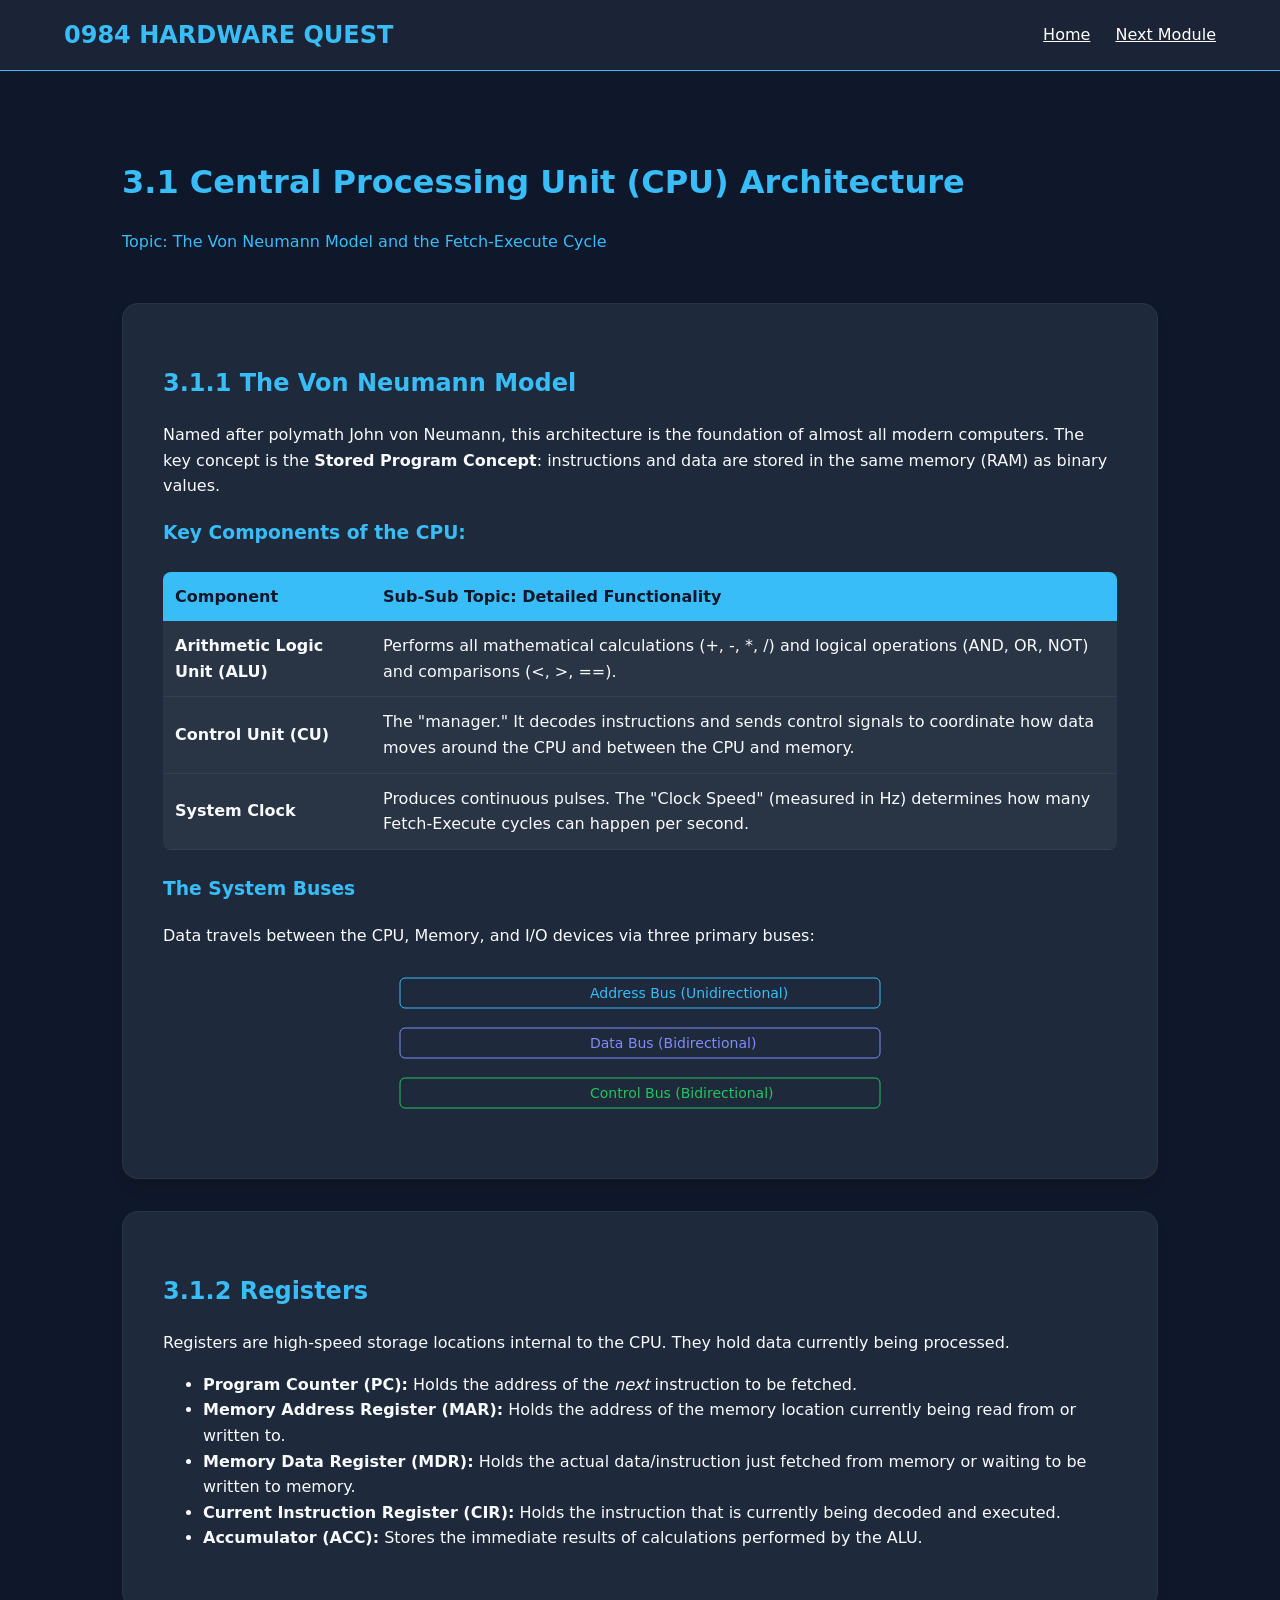
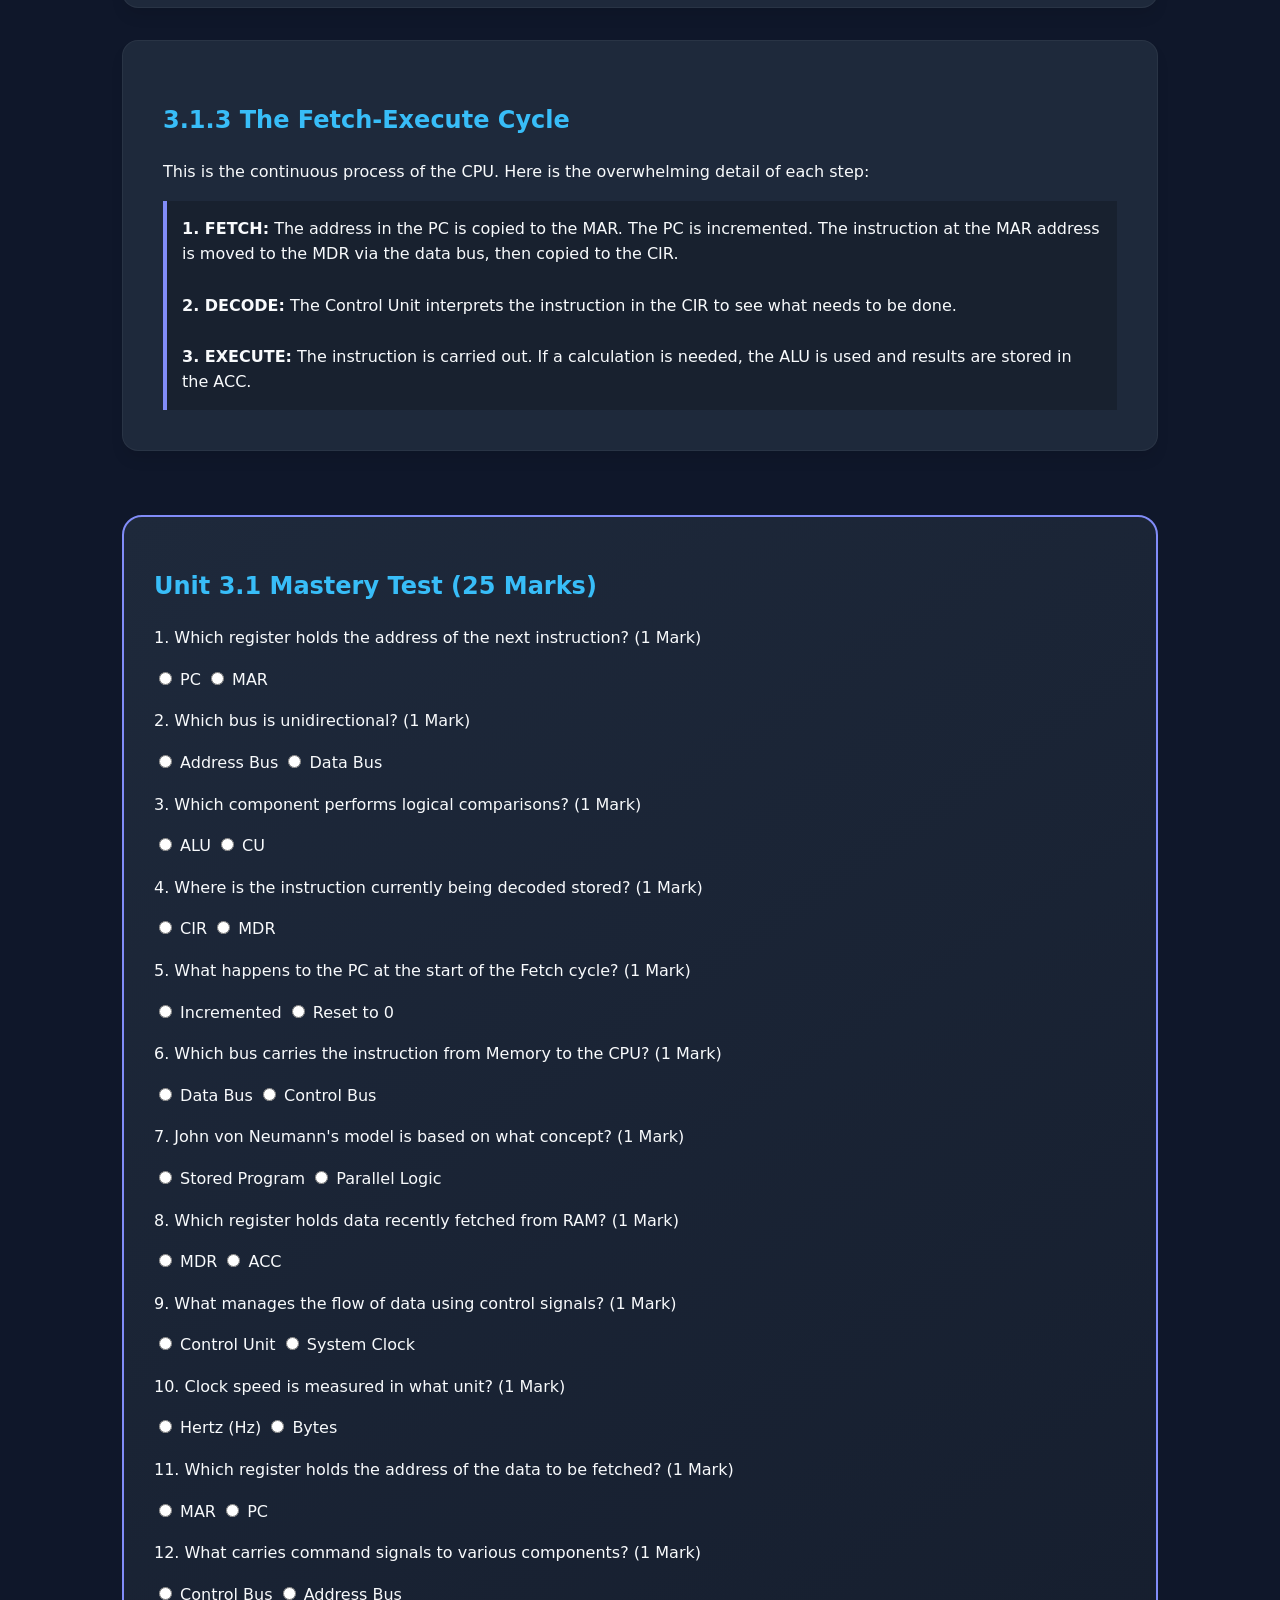
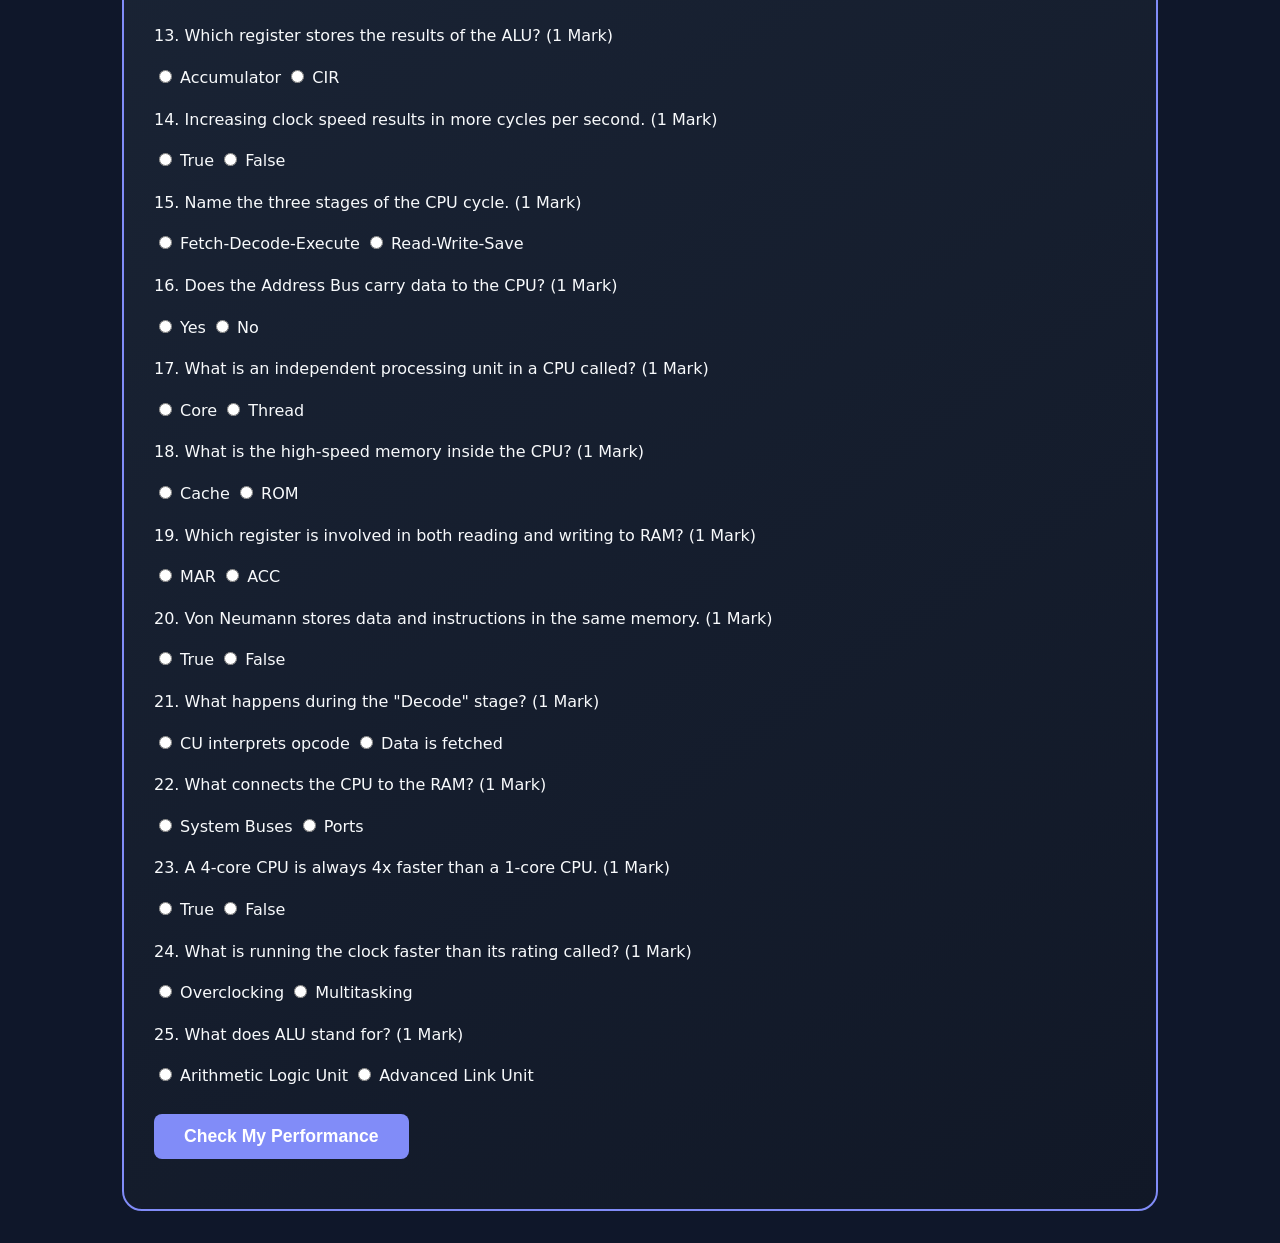
==== architecture.html @ 55806411 "Add files via upload" ====
<!DOCTYPE html>
<html lang="en">
<head>
    <meta charset="UTF-8">
    <meta name="viewport" content="width=device-width, initial-scale=1.0">
    <title>3.1 Computer Architecture | IGCSE CS</title>
    <link rel="stylesheet" href="style.css">
</head>
<body>

    <nav>
        <div class="logo">0984 HARDWARE QUEST</div>
        <div>
            <a href="index.html" style="color: white; margin-left: 20px;">Home</a>
            <a href="input-output.html" style="color: white; margin-left: 20px;">Next Module</a>
        </div>
    </nav>

    <main class="container">
        <header style="padding: 2rem 0;">
            <h1>3.1 Central Processing Unit (CPU) Architecture</h1>
            <p style="color: var(--accent-blue);">Topic: The Von Neumann Model and the Fetch-Execute Cycle</p>
        </header>

        <section class="card">
            <h2>3.1.1 The Von Neumann Model</h2>
            <p>Named after polymath John von Neumann, this architecture is the foundation of almost all modern computers. The key concept is the <strong>Stored Program Concept</strong>: instructions and data are stored in the same memory (RAM) as binary values.</p>
            
            <h3>Key Components of the CPU:</h3>
            <table>
                <tr>
                    <th>Component</th>
                    <th>Sub-Sub Topic: Detailed Functionality</th>
                </tr>
                <tr>
                    <td><strong>Arithmetic Logic Unit (ALU)</strong></td>
                    <td>Performs all mathematical calculations (+, -, *, /) and logical operations (AND, OR, NOT) and comparisons (<, >, ==).</td>
                </tr>
                <tr>
                    <td><strong>Control Unit (CU)</strong></td>
                    <td>The "manager." It decodes instructions and sends control signals to coordinate how data moves around the CPU and between the CPU and memory.</td>
                </tr>
                <tr>
                    <td><strong>System Clock</strong></td>
                    <td>Produces continuous pulses. The "Clock Speed" (measured in Hz) determines how many Fetch-Execute cycles can happen per second.</td>
                </tr>
            </table>

            <h3>The System Buses</h3>
            <p>Data travels between the CPU, Memory, and I/O devices via three primary buses:</p>
            <svg width="500" height="150" viewBox="0 0 500 150">
                <rect x="10" y="10" width="480" height="30" rx="5" fill="#1e293b" stroke="#38bdf8" />
                <text x="200" y="30" fill="#38bdf8" font-size="14">Address Bus (Unidirectional)</text>
                <rect x="10" y="60" width="480" height="30" rx="5" fill="#1e293b" stroke="#818cf8" />
                <text x="200" y="80" fill="#818cf8" font-size="14">Data Bus (Bidirectional)</text>
                <rect x="10" y="110" width="480" height="30" rx="5" fill="#1e293b" stroke="#22c55e" />
                <text x="200" y="130" fill="#22c55e" font-size="14">Control Bus (Bidirectional)</text>
            </svg>
        </section>

        <section class="card">
            <h2>3.1.2 Registers</h2>
            <p>Registers are high-speed storage locations internal to the CPU. They hold data currently being processed.</p>
            <ul>
                <li><strong>Program Counter (PC):</strong> Holds the address of the <em>next</em> instruction to be fetched.</li>
                <li><strong>Memory Address Register (MAR):</strong> Holds the address of the memory location currently being read from or written to.</li>
                <li><strong>Memory Data Register (MDR):</strong> Holds the actual data/instruction just fetched from memory or waiting to be written to memory.</li>
                <li><strong>Current Instruction Register (CIR):</strong> Holds the instruction that is currently being decoded and executed.</li>
                <li><strong>Accumulator (ACC):</strong> Stores the immediate results of calculations performed by the ALU.</li>
            </ul>
        </section>

        <section class="card">
            <h2>3.1.3 The Fetch-Execute Cycle</h2>
            <p>This is the continuous process of the CPU. Here is the overwhelming detail of each step:</p>
            <div style="background: rgba(0,0,0,0.2); padding: 15px; border-left: 4px solid var(--accent-purple);">
                <strong>1. FETCH:</strong> The address in the PC is copied to the MAR. The PC is incremented. The instruction at the MAR address is moved to the MDR via the data bus, then copied to the CIR.<br><br>
                <strong>2. DECODE:</strong> The Control Unit interprets the instruction in the CIR to see what needs to be done.<br><br>
                <strong>3. EXECUTE:</strong> The instruction is carried out. If a calculation is needed, the ALU is used and results are stored in the ACC.
            </div>
        </section>

        <section class="quiz-section">
    <h2>Unit 3.1 Mastery Test (25 Marks)</h2>
    <form id="quiz-3-1">
        <p>1. Which register holds the address of the next instruction? (1 Mark)</p>
        <input type="radio" name="q1" value="correct"> PC <input type="radio" name="q1" value="w"> MAR
        
        <p>2. Which bus is unidirectional? (1 Mark)</p>
        <input type="radio" name="q2" value="correct"> Address Bus <input type="radio" name="q2" value="w"> Data Bus

        <p>3. Which component performs logical comparisons? (1 Mark)</p>
        <input type="radio" name="q3" value="correct"> ALU <input type="radio" name="q3" value="w"> CU

        <p>4. Where is the instruction currently being decoded stored? (1 Mark)</p>
        <input type="radio" name="q4" value="correct"> CIR <input type="radio" name="q4" value="w"> MDR

        <p>5. What happens to the PC at the start of the Fetch cycle? (1 Mark)</p>
        <input type="radio" name="q5" value="correct"> Incremented <input type="radio" name="q5" value="w"> Reset to 0

        <p>6. Which bus carries the instruction from Memory to the CPU? (1 Mark)</p>
        <input type="radio" name="q6" value="correct"> Data Bus <input type="radio" name="q6" value="w"> Control Bus

        <p>7. John von Neumann's model is based on what concept? (1 Mark)</p>
        <input type="radio" name="q7" value="correct"> Stored Program <input type="radio" name="q7" value="w"> Parallel Logic

        <p>8. Which register holds data recently fetched from RAM? (1 Mark)</p>
        <input type="radio" name="q8" value="correct"> MDR <input type="radio" name="q8" value="w"> ACC

        <p>9. What manages the flow of data using control signals? (1 Mark)</p>
        <input type="radio" name="q9" value="correct"> Control Unit <input type="radio" name="q9" value="w"> System Clock

        <p>10. Clock speed is measured in what unit? (1 Mark)</p>
        <input type="radio" name="q10" value="correct"> Hertz (Hz) <input type="radio" name="q10" value="w"> Bytes

        <p>11. Which register holds the address of the data to be fetched? (1 Mark)</p>
        <input type="radio" name="q11" value="correct"> MAR <input type="radio" name="q11" value="w"> PC

        <p>12. What carries command signals to various components? (1 Mark)</p>
        <input type="radio" name="q12" value="correct"> Control Bus <input type="radio" name="q12" value="w"> Address Bus

        <p>13. Which register stores the results of the ALU? (1 Mark)</p>
        <input type="radio" name="q13" value="correct"> Accumulator <input type="radio" name="q13" value="w"> CIR

        <p>14. Increasing clock speed results in more cycles per second. (1 Mark)</p>
        <input type="radio" name="q14" value="correct"> True <input type="radio" name="q14" value="w"> False

        <p>15. Name the three stages of the CPU cycle. (1 Mark)</p>
        <input type="radio" name="q15" value="correct"> Fetch-Decode-Execute <input type="radio" name="q15" value="w"> Read-Write-Save

        <p>16. Does the Address Bus carry data to the CPU? (1 Mark)</p>
        <input type="radio" name="q16" value="w"> Yes <input type="radio" name="q16" value="correct"> No

        <p>17. What is an independent processing unit in a CPU called? (1 Mark)</p>
        <input type="radio" name="q17" value="correct"> Core <input type="radio" name="q17" value="w"> Thread

        <p>18. What is the high-speed memory inside the CPU? (1 Mark)</p>
        <input type="radio" name="q18" value="correct"> Cache <input type="radio" name="q18" value="w"> ROM

        <p>19. Which register is involved in both reading and writing to RAM? (1 Mark)</p>
        <input type="radio" name="q19" value="correct"> MAR <input type="radio" name="q19" value="w"> ACC

        <p>20. Von Neumann stores data and instructions in the same memory. (1 Mark)</p>
        <input type="radio" name="q20" value="correct"> True <input type="radio" name="q20" value="w"> False

        <p>21. What happens during the "Decode" stage? (1 Mark)</p>
        <input type="radio" name="q21" value="correct"> CU interprets opcode <input type="radio" name="q21" value="w"> Data is fetched

        <p>22. What connects the CPU to the RAM? (1 Mark)</p>
        <input type="radio" name="q22" value="correct"> System Buses <input type="radio" name="q22" value="w"> Ports

        <p>23. A 4-core CPU is always 4x faster than a 1-core CPU. (1 Mark)</p>
        <input type="radio" name="q23" value="w"> True <input type="radio" name="q23" value="correct"> False

        <p>24. What is running the clock faster than its rating called? (1 Mark)</p>
        <input type="radio" name="q24" value="correct"> Overclocking <input type="radio" name="q24" value="w"> Multitasking

        <p>25. What does ALU stand for? (1 Mark)</p>
        <input type="radio" name="q25" value="correct"> Arithmetic Logic Unit <input type="radio" name="q25" value="w"> Advanced Link Unit

        <br><br>
        <button type="button" class="btn-gamify" onclick="calculateScore('3-1')">Check My Performance</button>
    </form>
    <div id="result-3-1" style="margin-top: 20px;"></div>
</section>
    </main>

    <script src="main.js"></script>
</body>
</html>
---- style.css ----
/* ROOT VARIABLES - Modern Tech Theme */
:root {
    --bg-dark: #0f172a;
    --bg-card: #1e293b;
    --accent-blue: #38bdf8;
    --accent-purple: #818cf8;
    --text-main: #f8fafc;
    --text-dim: #94a3b8;
    --success: #22c55e;
    --error: #ef4444;
    --gold: #f59e0b;
}

* { box-sizing: border-box; transition: all 0.3s ease; }

body {
    background-color: var(--bg-dark);
    color: var(--text-main);
    font-family: 'Inter', system-ui, -apple-system, sans-serif;
    margin: 0;
    line-height: 1.6;
    overflow-x: hidden;
}

/* NAVIGATION */
nav {
    background: rgba(30, 41, 59, 0.8);
    backdrop-filter: blur(10px);
    padding: 1rem 5%;
    position: sticky;
    top: 0;
    z-index: 1000;
    display: flex;
    justify-content: space-between;
    align-items: center;
    border-bottom: 1px solid var(--accent-blue);
}

.logo { font-weight: 800; font-size: 1.5rem; color: var(--accent-blue); }

/* LAYOUT */
.container { max-width: 1100px; margin: 0 auto; padding: 2rem; }

/* CONTENT BLOCKS */
.card {
    background: var(--bg-card);
    border-radius: 16px;
    padding: 2.5rem;
    margin-bottom: 2rem;
    border: 1px solid rgba(255,255,255,0.05);
    box-shadow: 0 10px 15px -3px rgba(0,0,0,0.1);
}

h1, h2, h3 { color: var(--accent-blue); }

/* TABLES - Watson & Williams Style */
table {
    width: 100%;
    border-collapse: collapse;
    margin: 1.5rem 0;
    border-radius: 8px;
    overflow: hidden;
}

th { background: var(--accent-blue); color: var(--bg-dark); padding: 12px; text-align: left; }
td { background: rgba(255,255,255,0.05); padding: 12px; border-bottom: 1px solid #334155; }

/* ANIMATIONS */
@keyframes pulse {
    0% { transform: scale(1); filter: drop-shadow(0 0 0px var(--accent-blue)); }
    50% { transform: scale(1.02); filter: drop-shadow(0 0 15px var(--accent-blue)); }
    100% { transform: scale(1); filter: drop-shadow(0 0 0px var(--accent-blue)); }
}

.animate-hardware { animation: pulse 3s infinite ease-in-out; }

/* GAMIFICATION - Quiz & Lock UI */
.quiz-section {
    border: 2px solid var(--accent-purple);
    background: linear-gradient(145deg, #1e293b, #111827);
    border-radius: 20px;
    padding: 30px;
    margin-top: 4rem;
}

.locked { filter: blur(5px); pointer-events: none; opacity: 0.5; }

.unlock-zone {
    text-align: center;
    padding: 2rem;
    background: rgba(129, 140, 248, 0.1);
    border-radius: 12px;
}

.btn-gamify {
    background: var(--accent-purple);
    color: white;
    padding: 12px 30px;
    border: none;
    border-radius: 8px;
    font-weight: bold;
    cursor: pointer;
    font-size: 1.1rem;
}

.btn-gamify:hover { background: #6366f1; transform: translateY(-2px); }

/* SVG RESPONSIVENESS */
svg { max-width: 100%; height: auto; display: block; margin: 20px auto; }
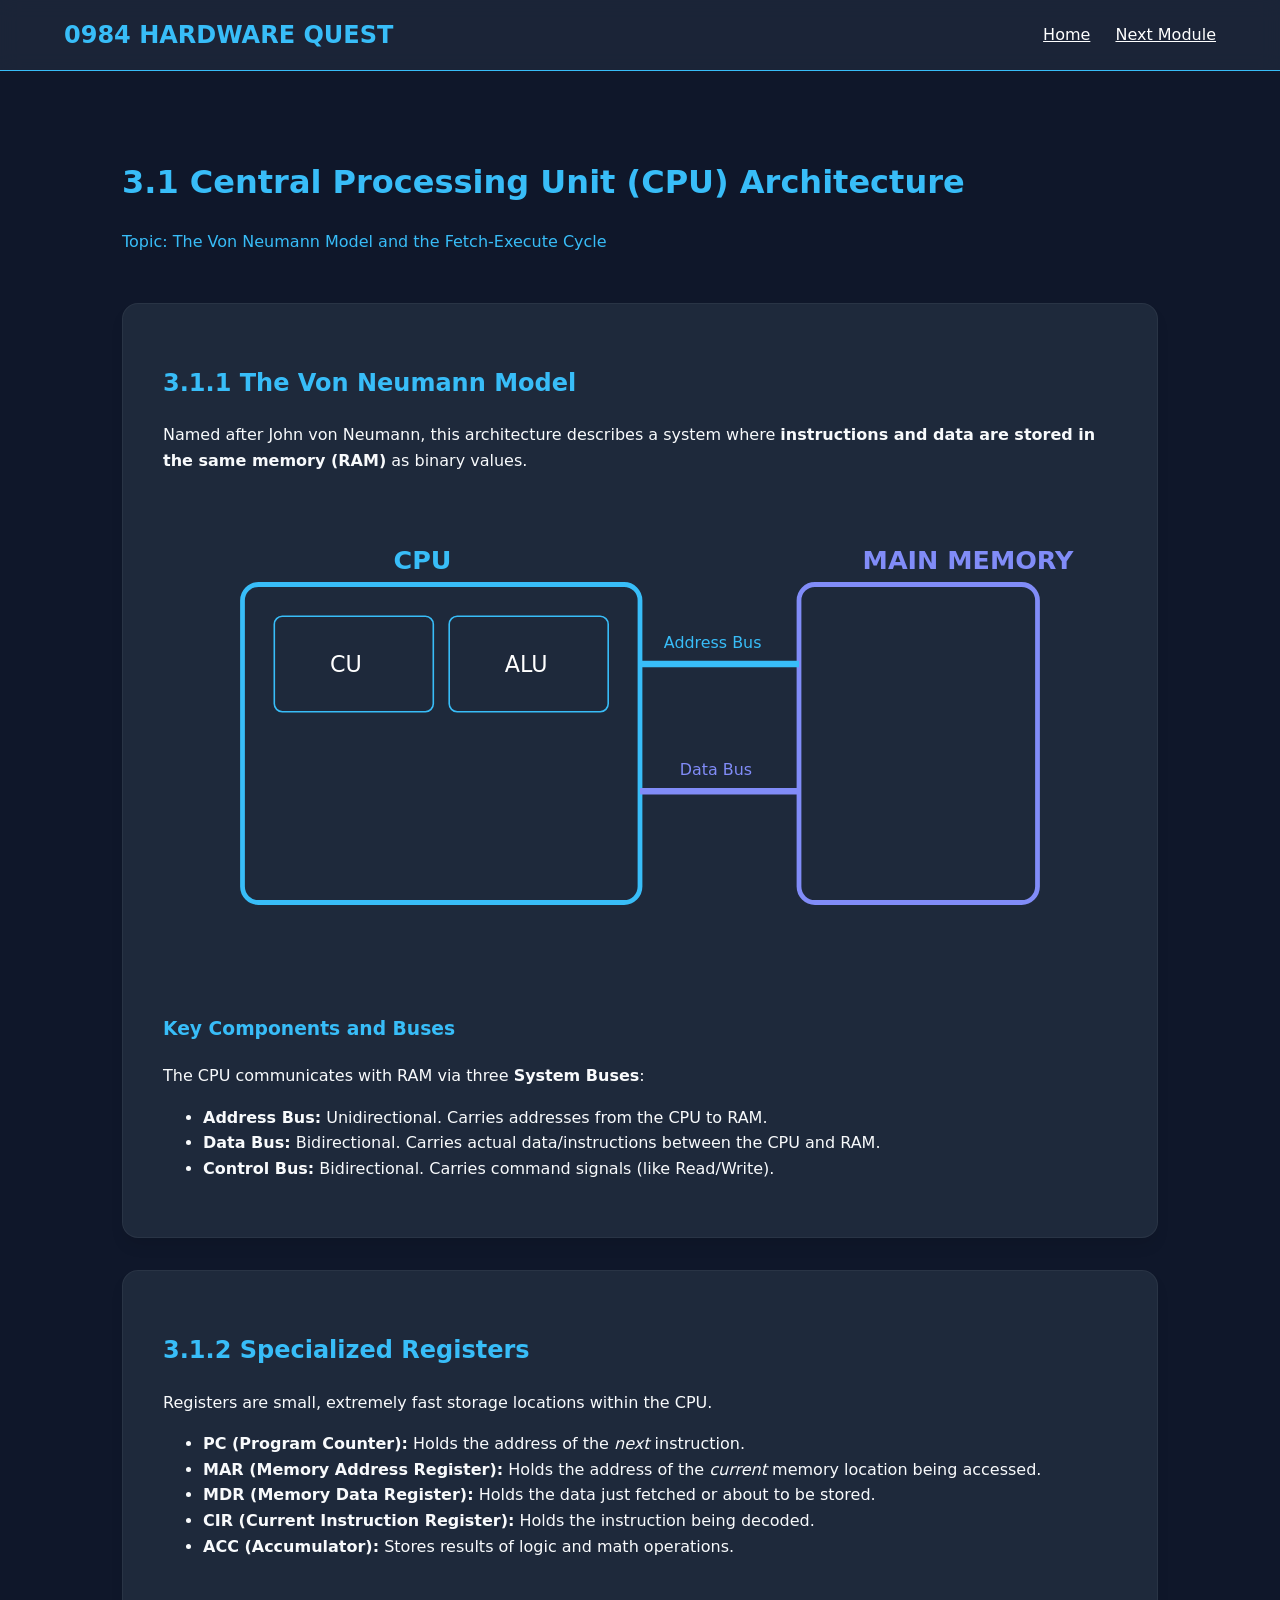
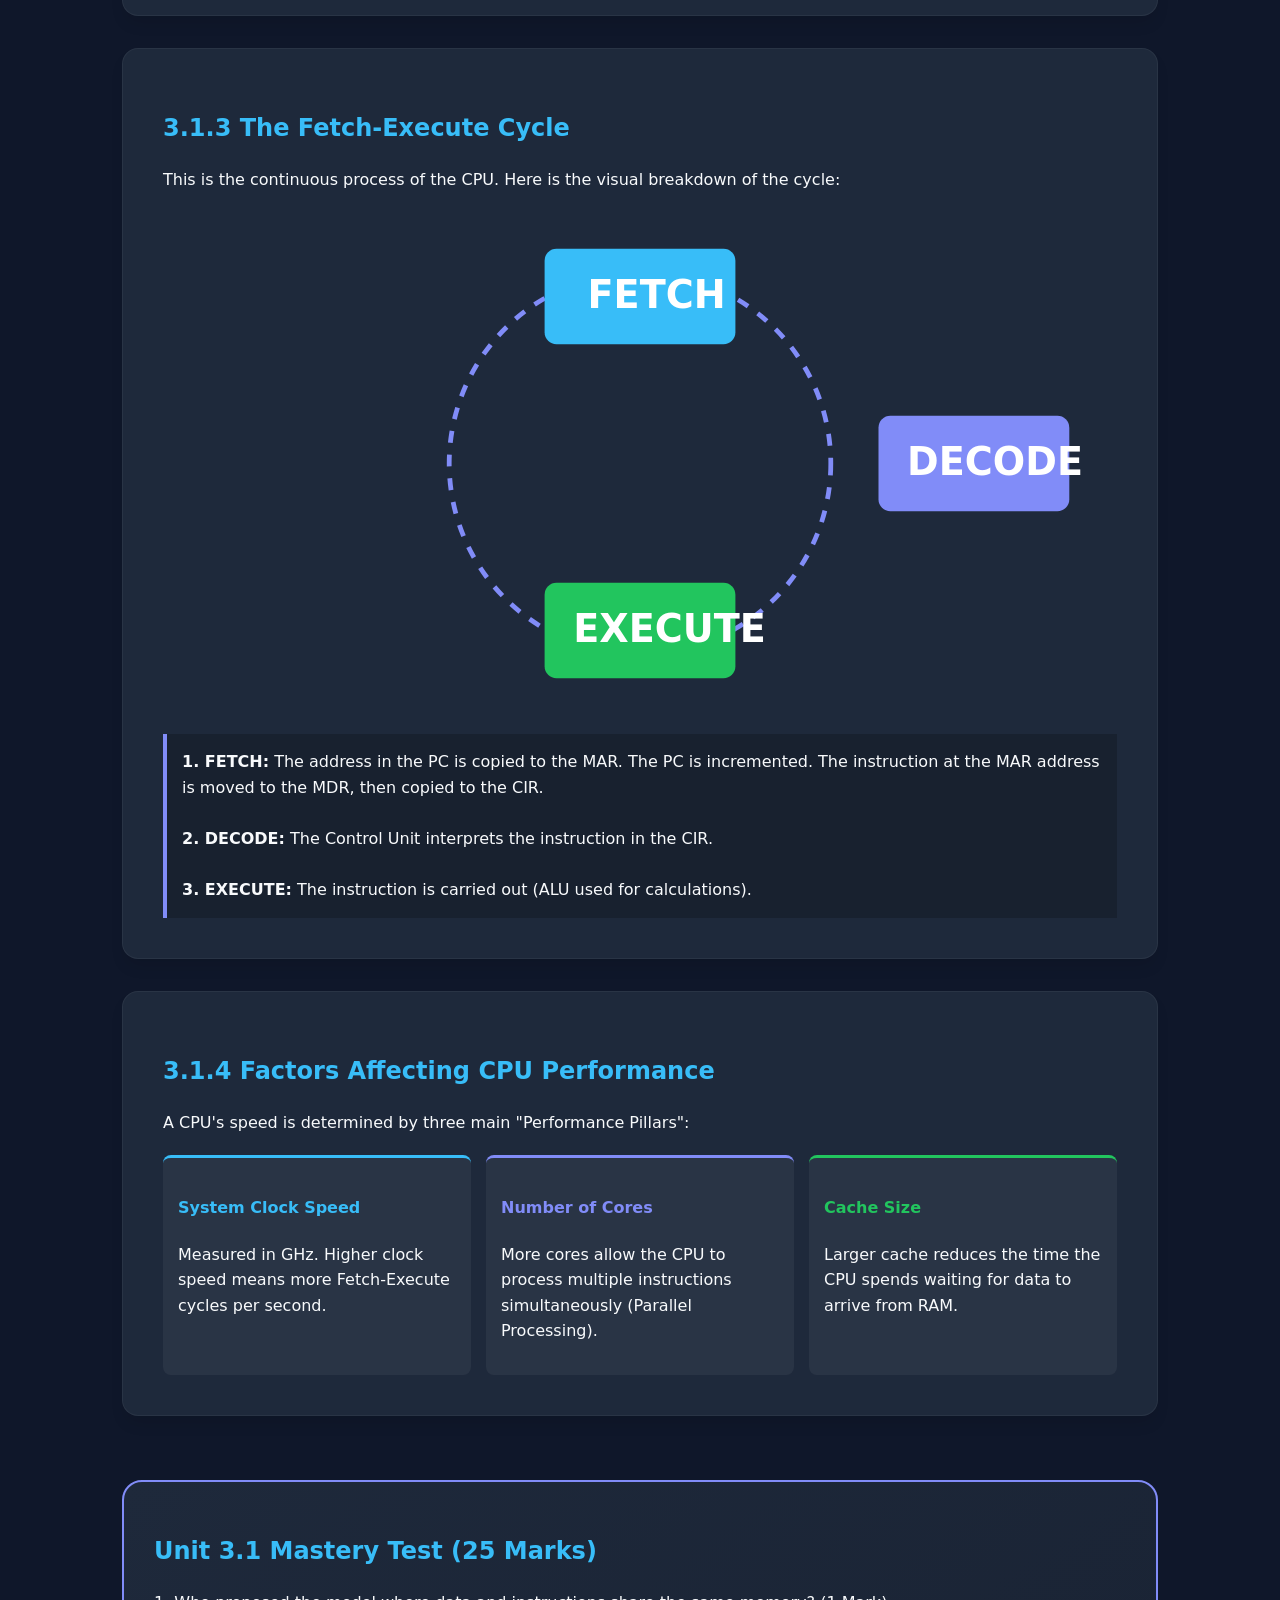
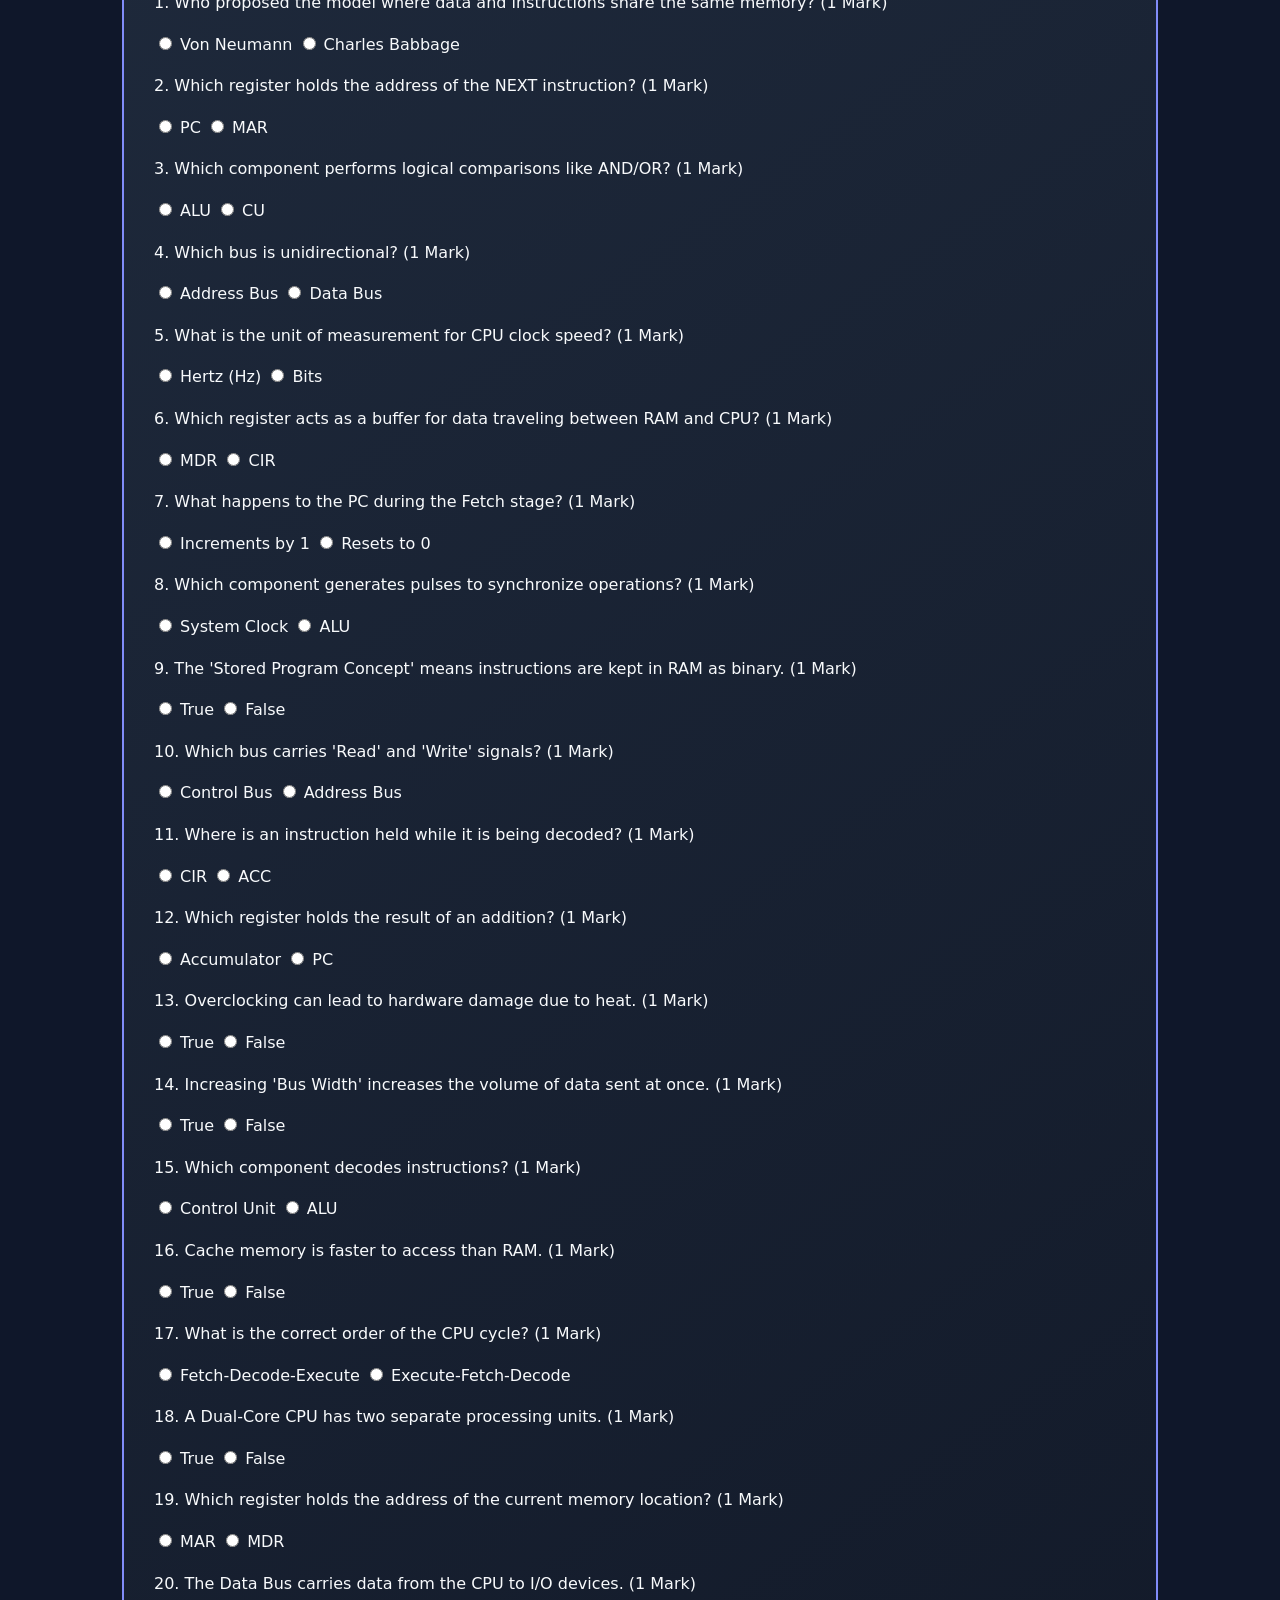
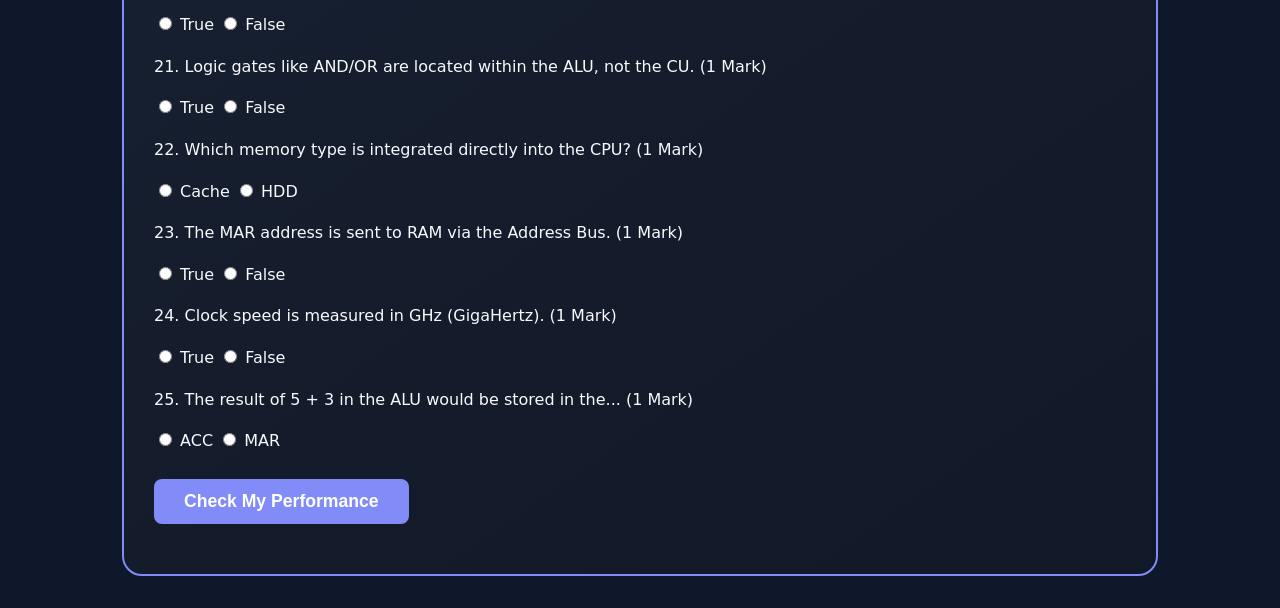
==== commit 8475113c: "Add files via upload" ====
--- a/architecture.html
+++ b/architecture.html
@@ -24,145 +24,169 @@
 
         <section class="card">
             <h2>3.1.1 The Von Neumann Model</h2>
-            <p>Named after polymath John von Neumann, this architecture is the foundation of almost all modern computers. The key concept is the <strong>Stored Program Concept</strong>: instructions and data are stored in the same memory (RAM) as binary values.</p>
-            
-            <h3>Key Components of the CPU:</h3>
-            <table>
-                <tr>
-                    <th>Component</th>
-                    <th>Sub-Sub Topic: Detailed Functionality</th>
-                </tr>
-                <tr>
-                    <td><strong>Arithmetic Logic Unit (ALU)</strong></td>
-                    <td>Performs all mathematical calculations (+, -, *, /) and logical operations (AND, OR, NOT) and comparisons (<, >, ==).</td>
-                </tr>
-                <tr>
-                    <td><strong>Control Unit (CU)</strong></td>
-                    <td>The "manager." It decodes instructions and sends control signals to coordinate how data moves around the CPU and between the CPU and memory.</td>
-                </tr>
-                <tr>
-                    <td><strong>System Clock</strong></td>
-                    <td>Produces continuous pulses. The "Clock Speed" (measured in Hz) determines how many Fetch-Execute cycles can happen per second.</td>
-                </tr>
-            </table>
+            <p>Named after John von Neumann, this architecture describes a system where <strong>instructions and data are stored in the same memory (RAM)</strong> as binary values.</p>
 
-            <h3>The System Buses</h3>
-            <p>Data travels between the CPU, Memory, and I/O devices via three primary buses:</p>
-            <svg width="500" height="150" viewBox="0 0 500 150">
-                <rect x="10" y="10" width="480" height="30" rx="5" fill="#1e293b" stroke="#38bdf8" />
-                <text x="200" y="30" fill="#38bdf8" font-size="14">Address Bus (Unidirectional)</text>
-                <rect x="10" y="60" width="480" height="30" rx="5" fill="#1e293b" stroke="#818cf8" />
-                <text x="200" y="80" fill="#818cf8" font-size="14">Data Bus (Bidirectional)</text>
-                <rect x="10" y="110" width="480" height="30" rx="5" fill="#1e293b" stroke="#22c55e" />
-                <text x="200" y="130" fill="#22c55e" font-size="14">Control Bus (Bidirectional)</text>
-            </svg>
+            <div style="text-align: center; margin: 2rem 0;">
+                <svg viewBox="0 0 600 300" xmlns="http://www.w3.org/2000/svg">
+                    <rect x="50" y="50" width="250" height="200" fill="none" stroke="#38bdf8" stroke-width="3" rx="10"/>
+                    <text x="145" y="40" fill="#38bdf8" font-weight="bold">CPU</text>
+                    <rect x="400" y="50" width="150" height="200" fill="none" stroke="#818cf8" stroke-width="3" rx="10"/>
+                    <text x="440" y="40" fill="#818cf8" font-weight="bold">MAIN MEMORY</text>
+                    <rect x="70" y="70" width="100" height="60" fill="#1e293b" stroke="#38bdf8" rx="5"/>
+                    <text x="105" y="105" fill="white" font-size="14">CU</text>
+                    <rect x="180" y="70" width="100" height="60" fill="#1e293b" stroke="#38bdf8" rx="5"/>
+                    <text x="215" y="105" fill="white" font-size="14">ALU</text>
+                    <line x1="300" y1="100" x2="400" y2="100" stroke="#38bdf8" stroke-width="4"/>
+                    <text x="315" y="90" fill="#38bdf8" font-size="10">Address Bus</text>
+                    <line x1="300" y1="180" x2="400" y2="180" stroke="#818cf8" stroke-width="4"/>
+                    <text x="325" y="170" fill="#818cf8" font-size="10">Data Bus</text>
+                </svg>
+            </div>
+
+            <h3>Key Components and Buses</h3>
+            <p>The CPU communicates with RAM via three <strong>System Buses</strong>:</p>
+            <ul>
+                <li><strong>Address Bus:</strong> Unidirectional. Carries addresses from the CPU to RAM.</li>
+                <li><strong>Data Bus:</strong> Bidirectional. Carries actual data/instructions between the CPU and RAM.</li>
+                <li><strong>Control Bus:</strong> Bidirectional. Carries command signals (like Read/Write).</li>
+            </ul>
         </section>
 
         <section class="card">
-            <h2>3.1.2 Registers</h2>
-            <p>Registers are high-speed storage locations internal to the CPU. They hold data currently being processed.</p>
+            <h2>3.1.2 Specialized Registers</h2>
+            <p>Registers are small, extremely fast storage locations within the CPU.</p>
             <ul>
-                <li><strong>Program Counter (PC):</strong> Holds the address of the <em>next</em> instruction to be fetched.</li>
-                <li><strong>Memory Address Register (MAR):</strong> Holds the address of the memory location currently being read from or written to.</li>
-                <li><strong>Memory Data Register (MDR):</strong> Holds the actual data/instruction just fetched from memory or waiting to be written to memory.</li>
-                <li><strong>Current Instruction Register (CIR):</strong> Holds the instruction that is currently being decoded and executed.</li>
-                <li><strong>Accumulator (ACC):</strong> Stores the immediate results of calculations performed by the ALU.</li>
+                <li><strong>PC (Program Counter):</strong> Holds the address of the <em>next</em> instruction.</li>
+                <li><strong>MAR (Memory Address Register):</strong> Holds the address of the <em>current</em> memory location being accessed.</li>
+                <li><strong>MDR (Memory Data Register):</strong> Holds the data just fetched or about to be stored.</li>
+                <li><strong>CIR (Current Instruction Register):</strong> Holds the instruction being decoded.</li>
+                <li><strong>ACC (Accumulator):</strong> Stores results of logic and math operations.</li>
             </ul>
         </section>
 
         <section class="card">
             <h2>3.1.3 The Fetch-Execute Cycle</h2>
-            <p>This is the continuous process of the CPU. Here is the overwhelming detail of each step:</p>
-            <div style="background: rgba(0,0,0,0.2); padding: 15px; border-left: 4px solid var(--accent-purple);">
-                <strong>1. FETCH:</strong> The address in the PC is copied to the MAR. The PC is incremented. The instruction at the MAR address is moved to the MDR via the data bus, then copied to the CIR.<br><br>
-                <strong>2. DECODE:</strong> The Control Unit interprets the instruction in the CIR to see what needs to be done.<br><br>
-                <strong>3. EXECUTE:</strong> The instruction is carried out. If a calculation is needed, the ALU is used and results are stored in the ACC.
+            <p>This is the continuous process of the CPU. Here is the visual breakdown of the cycle:</p>
+            <div style="text-align: center; margin: 2rem 0;">
+                <svg viewBox="0 0 400 200" xmlns="http://www.w3.org/2000/svg">
+                    <circle cx="200" cy="100" r="80" fill="none" stroke="#818cf8" stroke-width="2" stroke-dasharray="5"/>
+                    <rect x="160" y="10" width="80" height="40" fill="#38bdf8" rx="5"/>
+                    <text x="178" y="35" fill="white" font-weight="bold">FETCH</text>
+                    <rect x="300" y="80" width="80" height="40" fill="#818cf8" rx="5"/>
+                    <text x="312" y="105" fill="white" font-weight="bold">DECODE</text>
+                    <rect x="160" y="150" width="80" height="40" fill="#22c55e" rx="5"/>
+                    <text x="172" y="175" fill="white" font-weight="bold">EXECUTE</text>
+                </svg>
+            </div>
+            <div style="background: rgba(0,0,0,0.2); padding: 15px; border-left: 4px solid #818cf8;">
+                <strong>1. FETCH:</strong> The address in the PC is copied to the MAR. The PC is incremented. The instruction at the MAR address is moved to the MDR, then copied to the CIR.<br><br>
+                <strong>2. DECODE:</strong> The Control Unit interprets the instruction in the CIR.<br><br>
+                <strong>3. EXECUTE:</strong> The instruction is carried out (ALU used for calculations).
+            </div>
+        </section>
+
+        <section class="card">
+            <h2>3.1.4 Factors Affecting CPU Performance</h2>
+            <p>A CPU's speed is determined by three main "Performance Pillars":</p>
+            <div style="display: flex; gap: 15px; flex-wrap: wrap; margin-top: 20px;">
+                <div style="flex: 1; min-width: 200px; background: rgba(255,255,255,0.05); padding: 15px; border-radius: 8px; border-top: 3px solid #38bdf8;">
+                    <h4 style="color: #38bdf8;">System Clock Speed</h4>
+                    <p>Measured in GHz. Higher clock speed means more Fetch-Execute cycles per second.</p>
+                </div>
+                <div style="flex: 1; min-width: 200px; background: rgba(255,255,255,0.05); padding: 15px; border-radius: 8px; border-top: 3px solid #818cf8;">
+                    <h4 style="color: #818cf8;">Number of Cores</h4>
+                    <p>More cores allow the CPU to process multiple instructions simultaneously (Parallel Processing).</p>
+                </div>
+                <div style="flex: 1; min-width: 200px; background: rgba(255,255,255,0.05); padding: 15px; border-radius: 8px; border-top: 3px solid #22c55e;">
+                    <h4 style="color: #22c55e;">Cache Size</h4>
+                    <p>Larger cache reduces the time the CPU spends waiting for data to arrive from RAM.</p>
+                </div>
             </div>
         </section>
 
         <section class="quiz-section">
-    <h2>Unit 3.1 Mastery Test (25 Marks)</h2>
-    <form id="quiz-3-1">
-        <p>1. Which register holds the address of the next instruction? (1 Mark)</p>
-        <input type="radio" name="q1" value="correct"> PC <input type="radio" name="q1" value="w"> MAR
-        
-        <p>2. Which bus is unidirectional? (1 Mark)</p>
-        <input type="radio" name="q2" value="correct"> Address Bus <input type="radio" name="q2" value="w"> Data Bus
+            <h2>Unit 3.1 Mastery Test (25 Marks)</h2>
+            <form id="quiz-3-1">
+                <p>1. Who proposed the model where data and instructions share the same memory? (1 Mark)</p>
+                <input type="radio" name="q1" value="correct"> Von Neumann <input type="radio" name="q1" value="w"> Charles Babbage
 
-        <p>3. Which component performs logical comparisons? (1 Mark)</p>
-        <input type="radio" name="q3" value="correct"> ALU <input type="radio" name="q3" value="w"> CU
+                <p>2. Which register holds the address of the NEXT instruction? (1 Mark)</p>
+                <input type="radio" name="q2" value="correct"> PC <input type="radio" name="q2" value="w"> MAR
 
-        <p>4. Where is the instruction currently being decoded stored? (1 Mark)</p>
-        <input type="radio" name="q4" value="correct"> CIR <input type="radio" name="q4" value="w"> MDR
+                <p>3. Which component performs logical comparisons like AND/OR? (1 Mark)</p>
+                <input type="radio" name="q3" value="correct"> ALU <input type="radio" name="q3" value="w"> CU
 
-        <p>5. What happens to the PC at the start of the Fetch cycle? (1 Mark)</p>
-        <input type="radio" name="q5" value="correct"> Incremented <input type="radio" name="q5" value="w"> Reset to 0
+                <p>4. Which bus is unidirectional? (1 Mark)</p>
+                <input type="radio" name="q4" value="correct"> Address Bus <input type="radio" name="q4" value="w"> Data Bus
 
-        <p>6. Which bus carries the instruction from Memory to the CPU? (1 Mark)</p>
-        <input type="radio" name="q6" value="correct"> Data Bus <input type="radio" name="q6" value="w"> Control Bus
+                <p>5. What is the unit of measurement for CPU clock speed? (1 Mark)</p>
+                <input type="radio" name="q5" value="correct"> Hertz (Hz) <input type="radio" name="q5" value="w"> Bits
 
-        <p>7. John von Neumann's model is based on what concept? (1 Mark)</p>
-        <input type="radio" name="q7" value="correct"> Stored Program <input type="radio" name="q7" value="w"> Parallel Logic
+                <p>6. Which register acts as a buffer for data traveling between RAM and CPU? (1 Mark)</p>
+                <input type="radio" name="q6" value="correct"> MDR <input type="radio" name="q6" value="w"> CIR
 
-        <p>8. Which register holds data recently fetched from RAM? (1 Mark)</p>
-        <input type="radio" name="q8" value="correct"> MDR <input type="radio" name="q8" value="w"> ACC
+                <p>7. What happens to the PC during the Fetch stage? (1 Mark)</p>
+                <input type="radio" name="q7" value="correct"> Increments by 1 <input type="radio" name="q7" value="w"> Resets to 0
 
-        <p>9. What manages the flow of data using control signals? (1 Mark)</p>
-        <input type="radio" name="q9" value="correct"> Control Unit <input type="radio" name="q9" value="w"> System Clock
+                <p>8. Which component generates pulses to synchronize operations? (1 Mark)</p>
+                <input type="radio" name="q8" value="correct"> System Clock <input type="radio" name="q8" value="w"> ALU
 
-        <p>10. Clock speed is measured in what unit? (1 Mark)</p>
-        <input type="radio" name="q10" value="correct"> Hertz (Hz) <input type="radio" name="q10" value="w"> Bytes
+                <p>9. The 'Stored Program Concept' means instructions are kept in RAM as binary. (1 Mark)</p>
+                <input type="radio" name="q9" value="correct"> True <input type="radio" name="q9" value="w"> False
 
-        <p>11. Which register holds the address of the data to be fetched? (1 Mark)</p>
-        <input type="radio" name="q11" value="correct"> MAR <input type="radio" name="q11" value="w"> PC
+                <p>10. Which bus carries 'Read' and 'Write' signals? (1 Mark)</p>
+                <input type="radio" name="q10" value="correct"> Control Bus <input type="radio" name="q10" value="w"> Address Bus
 
-        <p>12. What carries command signals to various components? (1 Mark)</p>
-        <input type="radio" name="q12" value="correct"> Control Bus <input type="radio" name="q12" value="w"> Address Bus
+                <p>11. Where is an instruction held while it is being decoded? (1 Mark)</p>
+                <input type="radio" name="q11" value="correct"> CIR <input type="radio" name="q11" value="w"> ACC
 
-        <p>13. Which register stores the results of the ALU? (1 Mark)</p>
-        <input type="radio" name="q13" value="correct"> Accumulator <input type="radio" name="q13" value="w"> CIR
+                <p>12. Which register holds the result of an addition? (1 Mark)</p>
+                <input type="radio" name="q12" value="correct"> Accumulator <input type="radio" name="q12" value="w"> PC
 
-        <p>14. Increasing clock speed results in more cycles per second. (1 Mark)</p>
-        <input type="radio" name="q14" value="correct"> True <input type="radio" name="q14" value="w"> False
+                <p>13. Overclocking can lead to hardware damage due to heat. (1 Mark)</p>
+                <input type="radio" name="q13" value="correct"> True <input type="radio" name="q13" value="w"> False
 
-        <p>15. Name the three stages of the CPU cycle. (1 Mark)</p>
-        <input type="radio" name="q15" value="correct"> Fetch-Decode-Execute <input type="radio" name="q15" value="w"> Read-Write-Save
+                <p>14. Increasing 'Bus Width' increases the volume of data sent at once. (1 Mark)</p>
+                <input type="radio" name="q14" value="correct"> True <input type="radio" name="q14" value="w"> False
 
-        <p>16. Does the Address Bus carry data to the CPU? (1 Mark)</p>
-        <input type="radio" name="q16" value="w"> Yes <input type="radio" name="q16" value="correct"> No
+                <p>15. Which component decodes instructions? (1 Mark)</p>
+                <input type="radio" name="q15" value="correct"> Control Unit <input type="radio" name="q15" value="w"> ALU
 
-        <p>17. What is an independent processing unit in a CPU called? (1 Mark)</p>
-        <input type="radio" name="q17" value="correct"> Core <input type="radio" name="q17" value="w"> Thread
+                <p>16. Cache memory is faster to access than RAM. (1 Mark)</p>
+                <input type="radio" name="q16" value="correct"> True <input type="radio" name="q16" value="w"> False
 
-        <p>18. What is the high-speed memory inside the CPU? (1 Mark)</p>
-        <input type="radio" name="q18" value="correct"> Cache <input type="radio" name="q18" value="w"> ROM
+                <p>17. What is the correct order of the CPU cycle? (1 Mark)</p>
+                <input type="radio" name="q17" value="correct"> Fetch-Decode-Execute <input type="radio" name="q17" value="w"> Execute-Fetch-Decode
 
-        <p>19. Which register is involved in both reading and writing to RAM? (1 Mark)</p>
-        <input type="radio" name="q19" value="correct"> MAR <input type="radio" name="q19" value="w"> ACC
+                <p>18. A Dual-Core CPU has two separate processing units. (1 Mark)</p>
+                <input type="radio" name="q18" value="correct"> True <input type="radio" name="q18" value="w"> False
 
-        <p>20. Von Neumann stores data and instructions in the same memory. (1 Mark)</p>
-        <input type="radio" name="q20" value="correct"> True <input type="radio" name="q20" value="w"> False
+                <p>19. Which register holds the address of the current memory location? (1 Mark)</p>
+                <input type="radio" name="q19" value="correct"> MAR <input type="radio" name="q19" value="w"> MDR
 
-        <p>21. What happens during the "Decode" stage? (1 Mark)</p>
-        <input type="radio" name="q21" value="correct"> CU interprets opcode <input type="radio" name="q21" value="w"> Data is fetched
+                <p>20. The Data Bus carries data from the CPU to I/O devices. (1 Mark)</p>
+                <input type="radio" name="q20" value="correct"> True <input type="radio" name="q20" value="w"> False
 
-        <p>22. What connects the CPU to the RAM? (1 Mark)</p>
-        <input type="radio" name="q22" value="correct"> System Buses <input type="radio" name="q22" value="w"> Ports
+                <p>21. Logic gates like AND/OR are located within the ALU, not the CU. (1 Mark)</p>
+                <input type="radio" name="q21" value="correct"> True <input type="radio" name="q21" value="w"> False
 
-        <p>23. A 4-core CPU is always 4x faster than a 1-core CPU. (1 Mark)</p>
-        <input type="radio" name="q23" value="w"> True <input type="radio" name="q23" value="correct"> False
+                <p>22. Which memory type is integrated directly into the CPU? (1 Mark)</p>
+                <input type="radio" name="q22" value="correct"> Cache <input type="radio" name="q22" value="w"> HDD
 
-        <p>24. What is running the clock faster than its rating called? (1 Mark)</p>
-        <input type="radio" name="q24" value="correct"> Overclocking <input type="radio" name="q24" value="w"> Multitasking
+                <p>23. The MAR address is sent to RAM via the Address Bus. (1 Mark)</p>
+                <input type="radio" name="q23" value="correct"> True <input type="radio" name="q23" value="w"> False
 
-        <p>25. What does ALU stand for? (1 Mark)</p>
-        <input type="radio" name="q25" value="correct"> Arithmetic Logic Unit <input type="radio" name="q25" value="w"> Advanced Link Unit
+                <p>24. Clock speed is measured in GHz (GigaHertz). (1 Mark)</p>
+                <input type="radio" name="q24" value="correct"> True <input type="radio" name="q24" value="w"> False
 
-        <br><br>
-        <button type="button" class="btn-gamify" onclick="calculateScore('3-1')">Check My Performance</button>
-    </form>
-    <div id="result-3-1" style="margin-top: 20px;"></div>
-</section>
+                <p>25. The result of 5 + 3 in the ALU would be stored in the... (1 Mark)</p>
+                <input type="radio" name="q25" value="correct"> ACC <input type="radio" name="q25" value="w"> MAR
+
+                <br><br>
+                <button type="button" class="btn-gamify" onclick="calculateScore('3-1')">Check My Performance</button>
+            </form>
+            <div id="result-3-1" style="margin-top: 20px;"></div>
+        </section>
     </main>
 
     <script src="main.js"></script>
